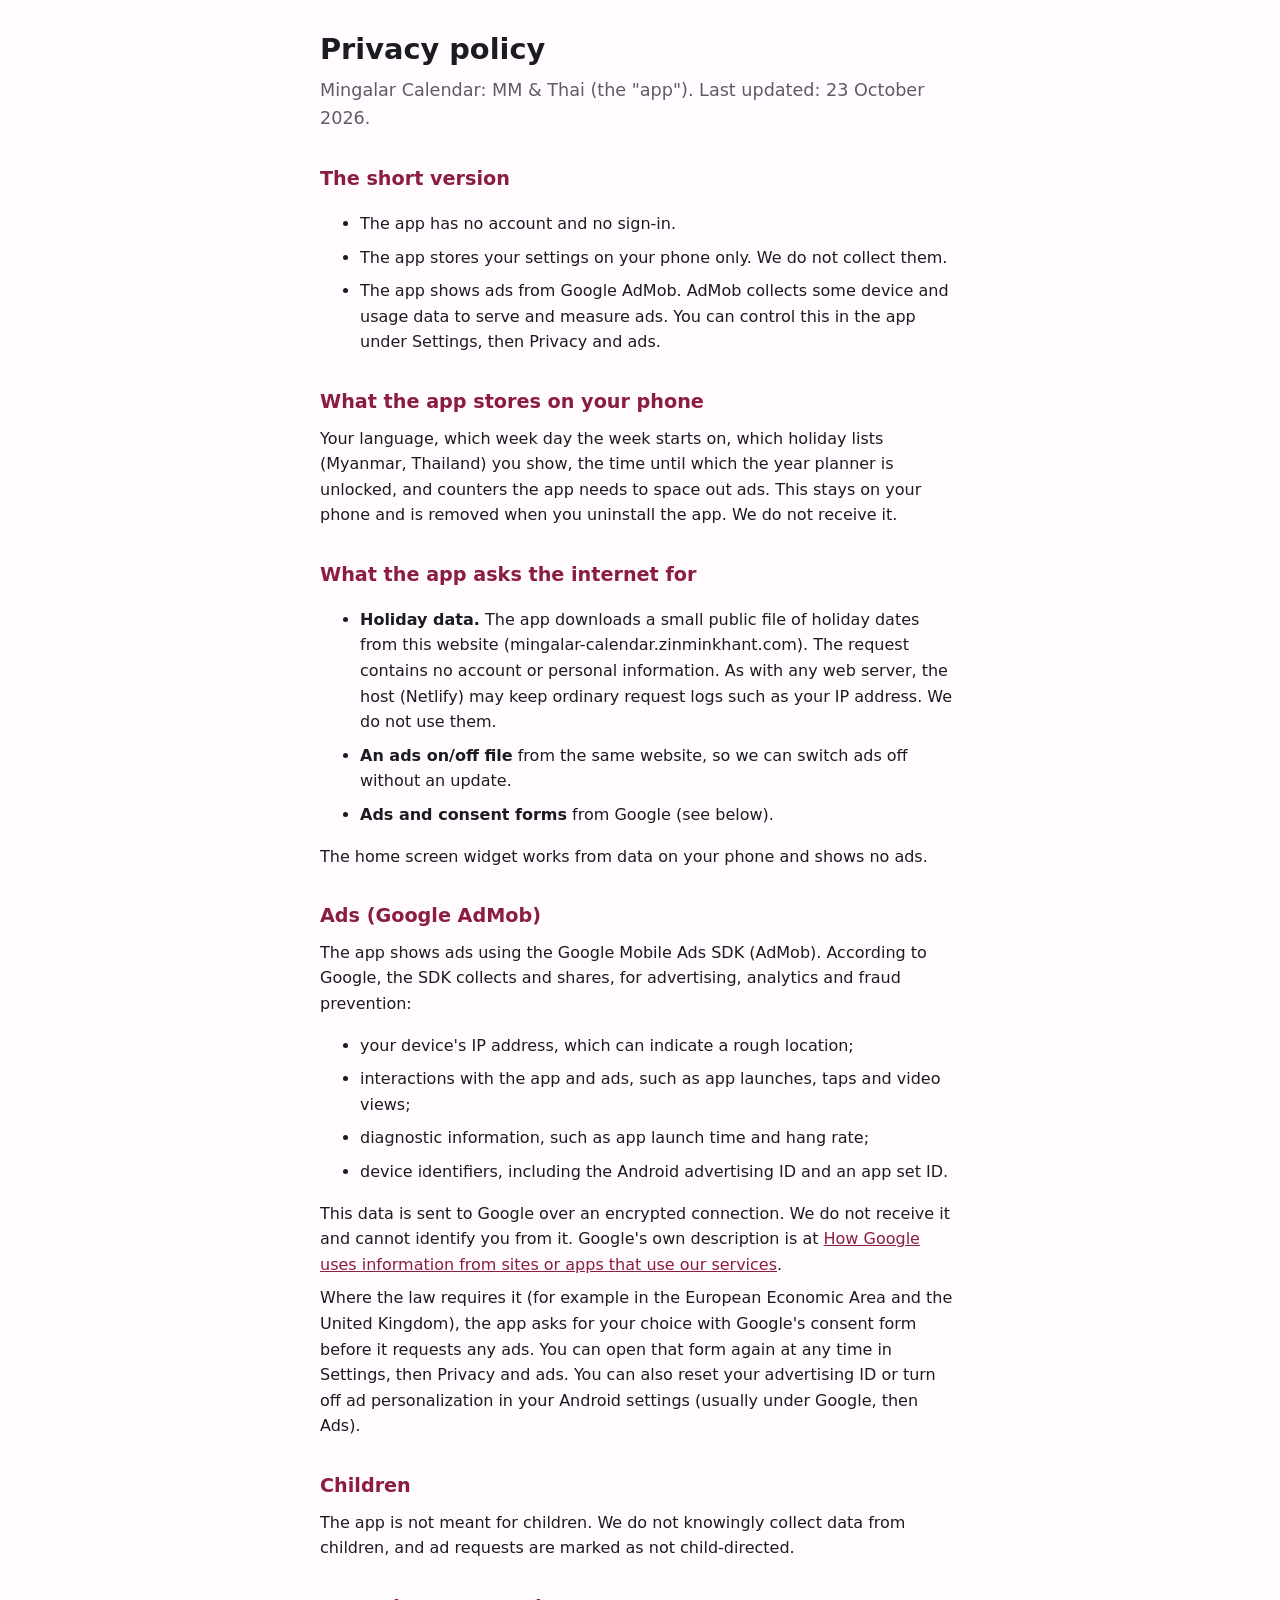
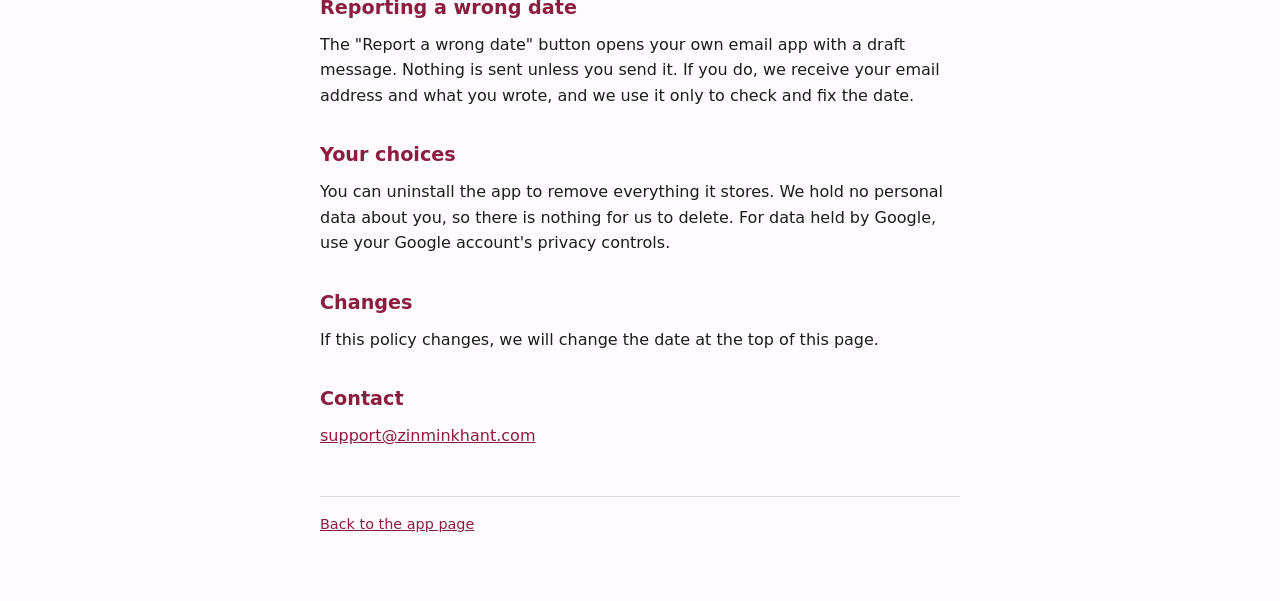
==== privacy.html @ 2b56f7a2 "Website backup: app page and privacy policy Co-Authored-By: Claude Sonnet 5.5 <noreply@anthropic.com" ====
<!doctype html>
<html lang="en">
<head>
  <meta charset="utf-8">
  <meta name="viewport" content="width=device-width, initial-scale=1">
  <title>Privacy policy - Mingalar Calendar: MM &amp; Thai</title>
  <meta name="description" content="Privacy policy for the Mingalar Calendar Android app.">
  <link rel="stylesheet" href="style.css">
</head>
<body>
<main>
  <h1>Privacy policy</h1>
  <p class="lead">Mingalar Calendar: MM &amp; Thai (the "app"). Last updated: 23 October 2026.</p>

  <h2>The short version</h2>
  <ul>
    <li>The app has no account and no sign-in.</li>
    <li>The app stores your settings on your phone only. We do not collect them.</li>
    <li>The app shows ads from Google AdMob. AdMob collects some device and usage data to serve and measure ads. You can control this in the app under Settings, then Privacy and ads.</li>
  </ul>

  <h2>What the app stores on your phone</h2>
  <p>Your language, which week day the week starts on, which holiday lists (Myanmar, Thailand) you show, the time until which the year planner is unlocked, and counters the app needs to space out ads. This stays on your phone and is removed when you uninstall the app. We do not receive it.</p>

  <h2>What the app asks the internet for</h2>
  <ul>
    <li><strong>Holiday data.</strong> The app downloads a small public file of holiday dates from this website (mingalar-calendar.zinminkhant.com). The request contains no account or personal information. As with any web server, the host (Netlify) may keep ordinary request logs such as your IP address. We do not use them.</li>
    <li><strong>An ads on/off file</strong> from the same website, so we can switch ads off without an update.</li>
    <li><strong>Ads and consent forms</strong> from Google (see below).</li>
  </ul>
  <p>The home screen widget works from data on your phone and shows no ads.</p>

  <h2>Ads (Google AdMob)</h2>
  <p>The app shows ads using the Google Mobile Ads SDK (AdMob). According to Google, the SDK collects and shares, for advertising, analytics and fraud prevention:</p>
  <ul>
    <li>your device's IP address, which can indicate a rough location;</li>
    <li>interactions with the app and ads, such as app launches, taps and video views;</li>
    <li>diagnostic information, such as app launch time and hang rate;</li>
    <li>device identifiers, including the Android advertising ID and an app set ID.</li>
  </ul>
  <p>This data is sent to Google over an encrypted connection. We do not receive it and cannot identify you from it. Google's own description is at <a href="https://policies.google.com/technologies/partner-sites">How Google uses information from sites or apps that use our services</a>.</p>
  <p>Where the law requires it (for example in the European Economic Area and the United Kingdom), the app asks for your choice with Google's consent form before it requests any ads. You can open that form again at any time in Settings, then Privacy and ads. You can also reset your advertising ID or turn off ad personalization in your Android settings (usually under Google, then Ads).</p>

  <h2>Children</h2>
  <p>The app is not meant for children. We do not knowingly collect data from children, and ad requests are marked as not child-directed.</p>

  <h2>Reporting a wrong date</h2>
  <p>The "Report a wrong date" button opens your own email app with a draft message. Nothing is sent unless you send it. If you do, we receive your email address and what you wrote, and we use it only to check and fix the date.</p>

  <h2>Your choices</h2>
  <p>You can uninstall the app to remove everything it stores. We hold no personal data about you, so there is nothing for us to delete. For data held by Google, use your Google account's privacy controls.</p>

  <h2>Changes</h2>
  <p>If this policy changes, we will change the date at the top of this page.</p>

  <h2>Contact</h2>
  <p><a href="mailto:support@zinminkhant.com">support@zinminkhant.com</a></p>

  <footer><a href="index.html">Back to the app page</a></footer>
</main>
</body>
</html>
---- style.css ----
:root {
  --bg: #fffbfe;
  --fg: #1c1b1f;
  --muted: #5f5b66;
  --accent: #8b1d3f;
  --line: #e3dde6;
}
@media (prefers-color-scheme: dark) {
  :root { --bg: #1c1b1f; --fg: #e6e1e6; --muted: #b4aeb9; --accent: #f2b3c6; --line: #3a373d; }
}
* { box-sizing: border-box; }
body {
  margin: 0;
  background: var(--bg);
  color: var(--fg);
  font: 16px/1.6 system-ui, -apple-system, "Segoe UI", Roboto, "Noto Sans Myanmar", "Noto Sans Thai", sans-serif;
}
main { max-width: 42rem; margin: 0 auto; padding: 2rem 1rem 4rem; }
h1 { font-size: 1.8rem; line-height: 1.25; margin: 0 0 .25rem; }
h2 { font-size: 1.2rem; margin: 2rem 0 .5rem; color: var(--accent); }
p, li { margin: .5rem 0; }
.lead { color: var(--muted); font-size: 1.1rem; margin-bottom: 1.5rem; }
.dot { display: inline-block; width: .75rem; height: .75rem; border-radius: 50%; background: #c45e00; margin-right: .35rem; }
.diamond { display: inline-block; width: .65rem; height: .65rem; background: #1f5fbf; transform: rotate(45deg); margin: 0 .5rem 0 .1rem; }
a { color: var(--accent); }
footer { margin-top: 3rem; padding-top: 1rem; border-top: 1px solid var(--line); color: var(--muted); font-size: .9rem; }
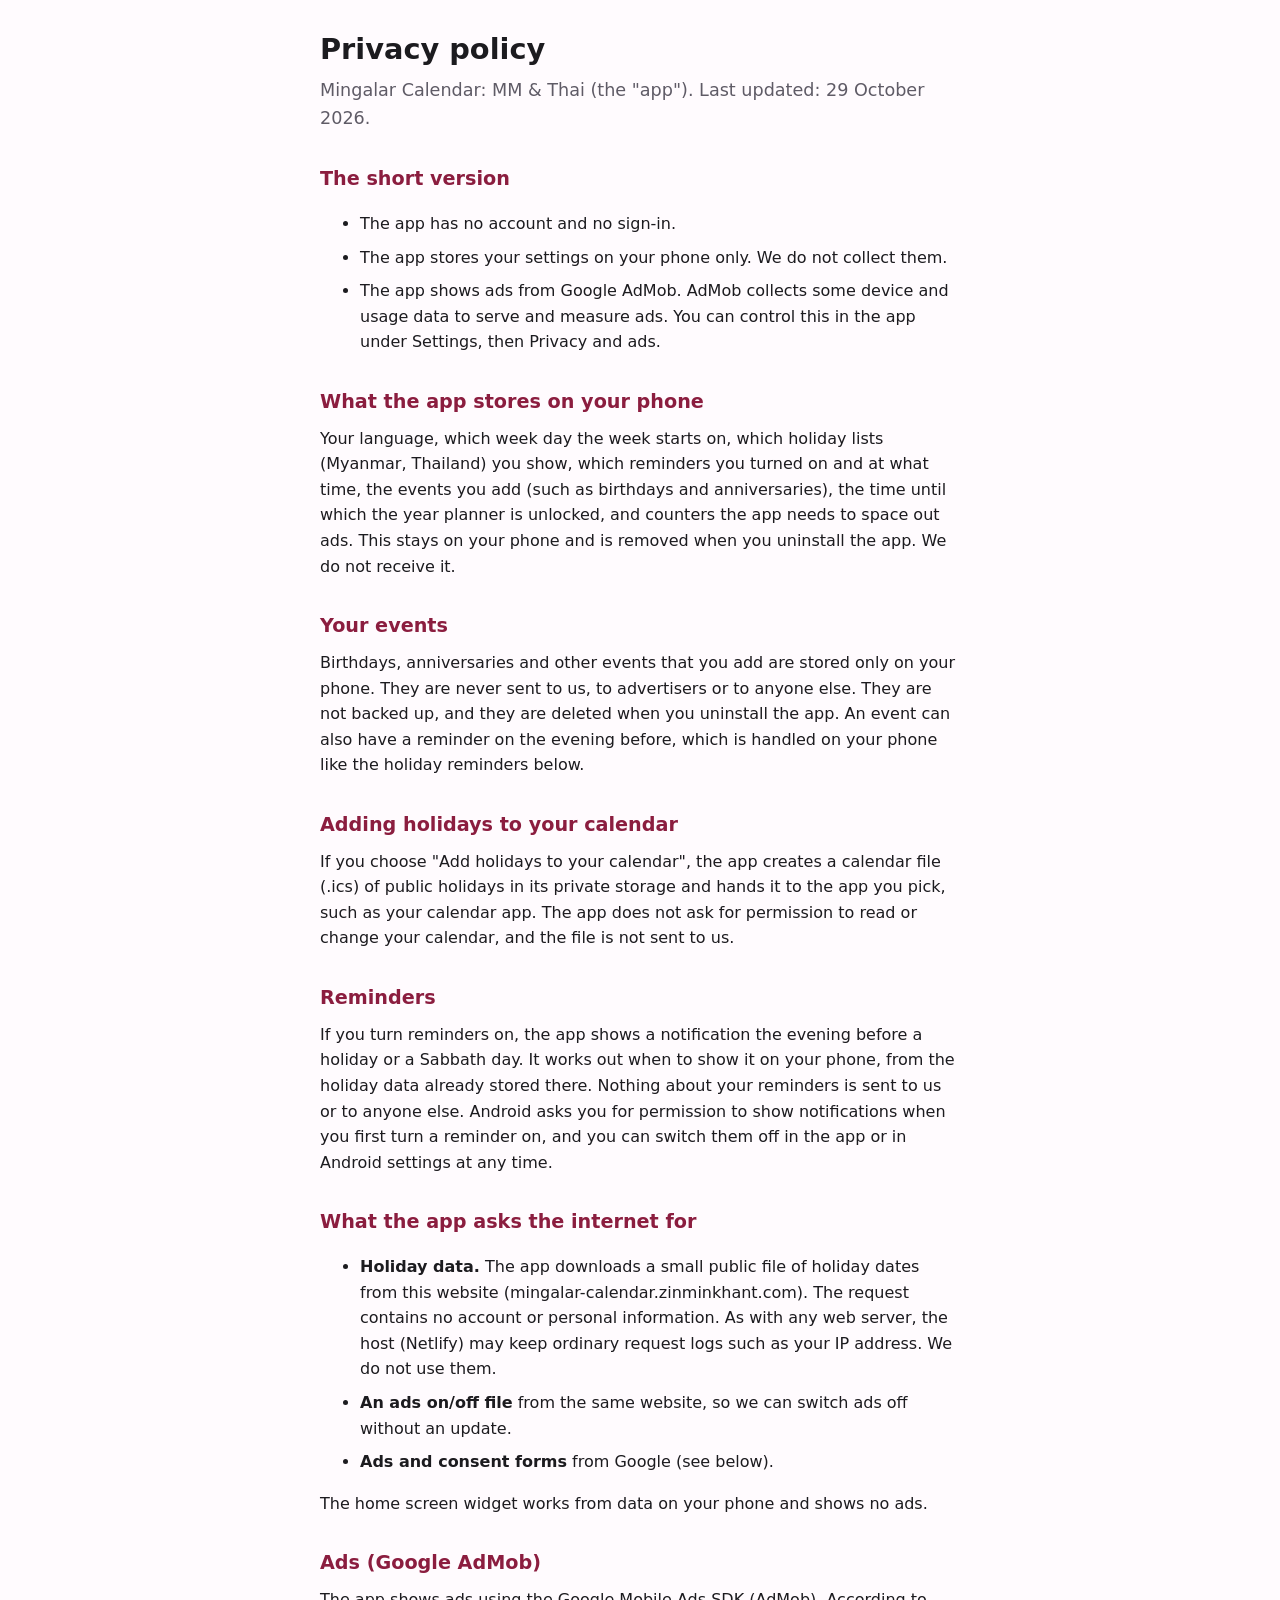
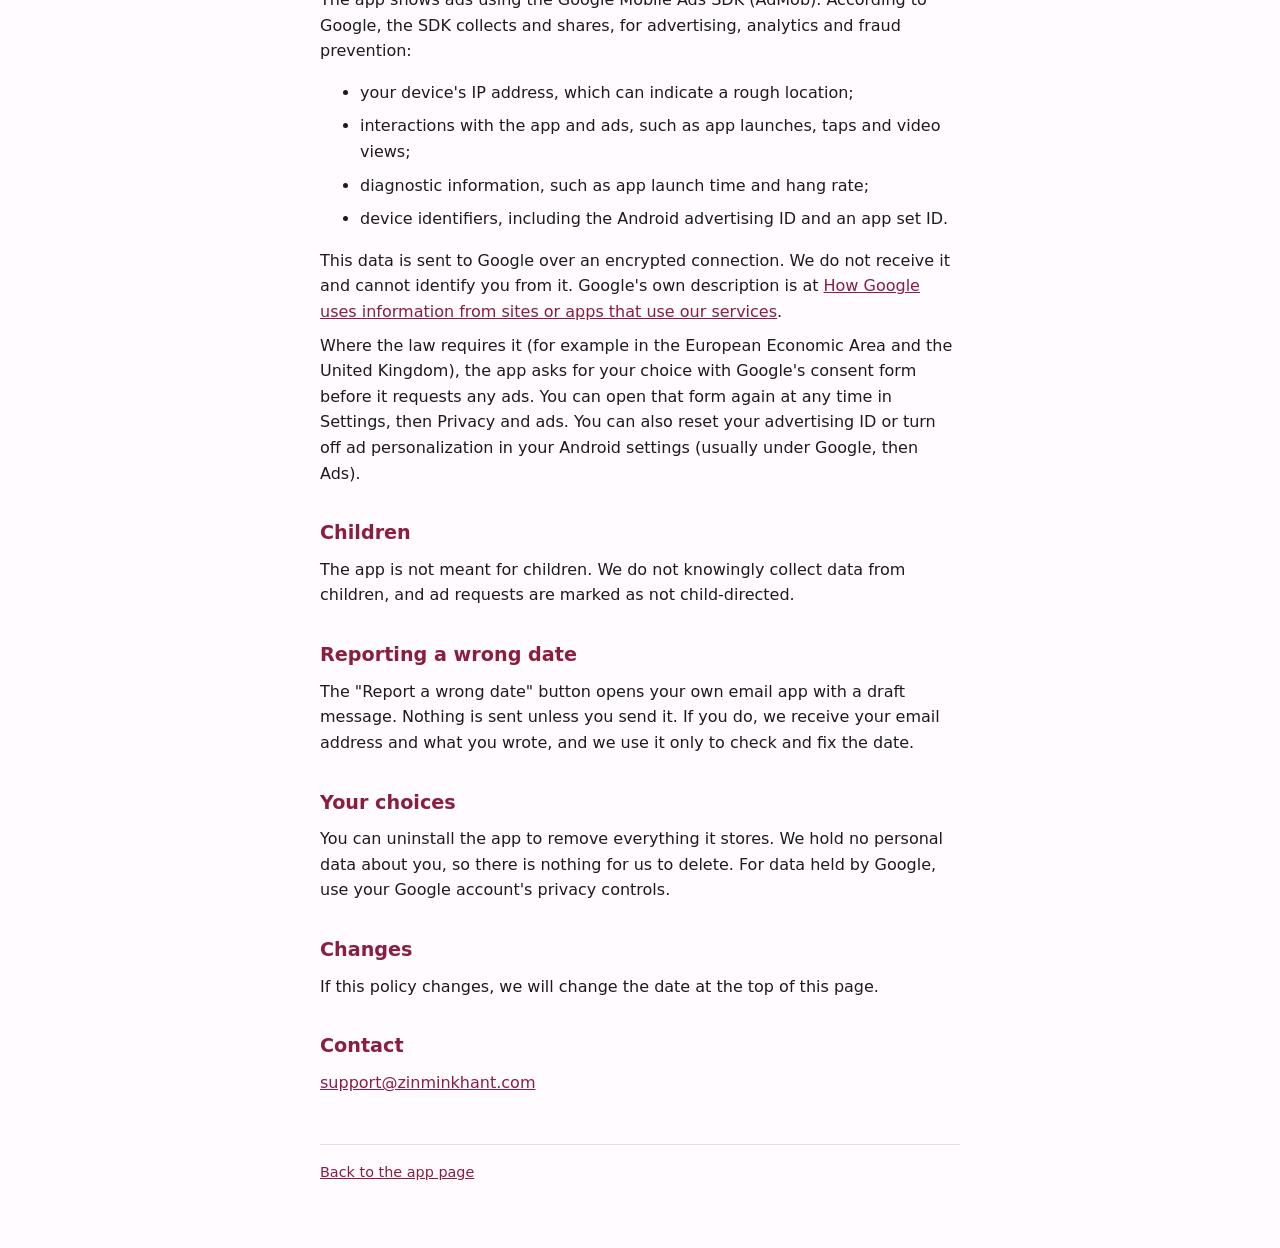
==== commit 9bd3cab0: "Privacy policy: reminders, personal events, calendar export Co-Authored-By: Claude Sonnet 5.5 <norep" ====
--- a/privacy.html
+++ b/privacy.html
@@ -10,7 +10,7 @@
 <body>
 <main>
   <h1>Privacy policy</h1>
-  <p class="lead">Mingalar Calendar: MM &amp; Thai (the "app"). Last updated: 23 October 2026.</p>
+  <p class="lead">Mingalar Calendar: MM &amp; Thai (the "app"). Last updated: 29 October 2026.</p>
 
   <h2>The short version</h2>
   <ul>
@@ -20,7 +20,16 @@
   </ul>
 
   <h2>What the app stores on your phone</h2>
-  <p>Your language, which week day the week starts on, which holiday lists (Myanmar, Thailand) you show, the time until which the year planner is unlocked, and counters the app needs to space out ads. This stays on your phone and is removed when you uninstall the app. We do not receive it.</p>
+  <p>Your language, which week day the week starts on, which holiday lists (Myanmar, Thailand) you show, which reminders you turned on and at what time, the events you add (such as birthdays and anniversaries), the time until which the year planner is unlocked, and counters the app needs to space out ads. This stays on your phone and is removed when you uninstall the app. We do not receive it.</p>
+
+  <h2>Your events</h2>
+  <p>Birthdays, anniversaries and other events that you add are stored only on your phone. They are never sent to us, to advertisers or to anyone else. They are not backed up, and they are deleted when you uninstall the app. An event can also have a reminder on the evening before, which is handled on your phone like the holiday reminders below.</p>
+
+  <h2>Adding holidays to your calendar</h2>
+  <p>If you choose "Add holidays to your calendar", the app creates a calendar file (.ics) of public holidays in its private storage and hands it to the app you pick, such as your calendar app. The app does not ask for permission to read or change your calendar, and the file is not sent to us.</p>
+
+  <h2>Reminders</h2>
+  <p>If you turn reminders on, the app shows a notification the evening before a holiday or a Sabbath day. It works out when to show it on your phone, from the holiday data already stored there. Nothing about your reminders is sent to us or to anyone else. Android asks you for permission to show notifications when you first turn a reminder on, and you can switch them off in the app or in Android settings at any time.</p>
 
   <h2>What the app asks the internet for</h2>
   <ul>
